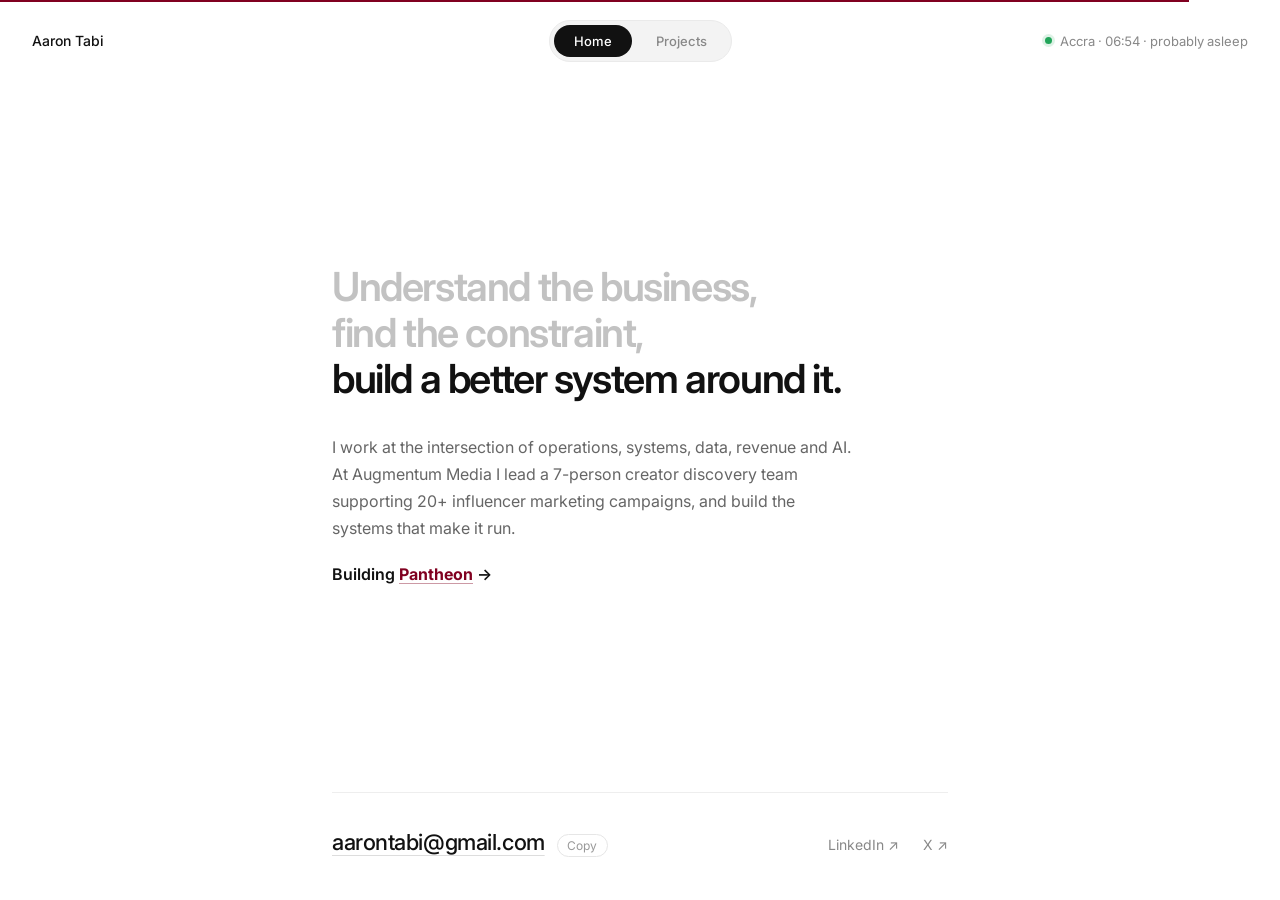
==== index.html @ cb6d7784 "Redesign homepage as a single-screen statement - Headline and intro rewritten from LinkedIn copy - C" ====
<!DOCTYPE html>
<html lang="en">

<head>
    <!-- Umami Analytics -->
    <script defer src="https://cloud.umami.is/script.js"
        data-website-id="9504de61-ccac-483d-a3b0-4f2b205542ce"></script>
    <!-- Google tag (gtag.js) -->
    <script async src="https://www.googletagmanager.com/gtag/js?id=G-XPM3ZPX03S"></script>
    <script>
        window.dataLayer = window.dataLayer || [];
        function gtag() { dataLayer.push(arguments); }
        gtag('js', new Date());
        gtag('config', 'G-XPM3ZPX03S');
    </script>
    <meta charset="UTF-8">
    <meta name="viewport" content="width=device-width, initial-scale=1.0">
    <meta name="description"
        content="Aaron Tabi: Building AI tools at Augmentum and building Pantheon. Excited about AI, automation and revolutionary technology, and how it helps us improve our work.">

    <!-- Open Graph -->
    <meta property="og:type" content="website">
    <meta property="og:title" content="Aaron Tabi">
    <meta property="og:description"
        content="Building AI tools at Augmentum and building Pantheon. Excited about AI, automation and revolutionary technology, and how it helps us improve our work.">
    <meta property="og:url" content="https://aarontabi.com">
    <meta property="og:image" content="https://aarontabi.com/assets/og-image.png">
    <meta property="og:image:width" content="1200">
    <meta property="og:image:height" content="630">

    <!-- Twitter Card -->
    <meta name="twitter:card" content="summary_large_image">
    <meta name="twitter:site" content="@aaronatabi">
    <meta name="twitter:title" content="Aaron Tabi">
    <meta name="twitter:description" content="Building AI tools at Augmentum and building Pantheon. Excited about AI, automation and revolutionary technology.">
    <meta name="twitter:image" content="https://aarontabi.com/assets/og-image.png">

    <!-- Structured data -->
    <script type="application/ld+json">
    {
        "@context": "https://schema.org",
        "@type": "Person",
        "name": "Aaron Tabi",
        "url": "https://aarontabi.com",
        "jobTitle": "AI & Automation Engineer",
        "worksFor": { "@type": "Organization", "name": "Augmentum" },
        "sameAs": [
            "https://www.linkedin.com/in/aarontabi/",
            "https://x.com/aaronatabi",
            "https://pantheonadvertising.com"
        ]
    }
    </script>

    <title>Aaron Tabi</title>

    <link rel="icon"
        href="data:image/svg+xml,<svg xmlns='http://www.w3.org/2000/svg' viewBox='0 0 100 100'><rect width='100' height='100' rx='20' fill='%23111'/><text x='50' y='68' font-family='Inter,system-ui,sans-serif' font-size='48' font-weight='600' fill='white' text-anchor='middle'>AT</text></svg>">

    <link rel="preconnect" href="https://fonts.googleapis.com">
    <link rel="preconnect" href="https://fonts.gstatic.com" crossorigin>
    <link href="https://fonts.googleapis.com/css2?family=Inter:wght@400;500;600&display=swap" rel="stylesheet">

    <link rel="stylesheet" href="css/styles.css?v=5">
</head>

<body>
    <div class="year-line" id="year-line" aria-hidden="true"></div>

    <nav>
        <a href="#" class="site-name" data-tab-link="home">Aaron Tabi</a>
        <div class="tabs" role="tablist">
            <button class="tab-link active" id="tabbtn-home" data-tab="home" role="tab" aria-selected="true" aria-controls="tab-home">Home</button>
            <button class="tab-link" id="tabbtn-projects" data-tab="projects" role="tab" aria-selected="false" aria-controls="tab-projects">Projects</button>
        </div>
        <!-- Change the city name and data-timezone together (IANA zone, e.g. Europe/London) -->
        <p class="local-time" id="local-time" data-timezone="Africa/Accra">
            <span class="local-time-dot" aria-hidden="true"></span>Accra&nbsp;·&nbsp;<time class="local-time-clock"></time><span class="local-time-status"></span>
        </p>
    </nav>

    <main>
        <!-- HOME -->
        <div class="tab-panel active" id="tab-home" role="tabpanel" aria-labelledby="tabbtn-home">
            <section id="home" class="statement">
                <h1>
                    <span class="statement-muted">Understand the business,</span>
                    <span class="statement-muted">find the constraint,</span>
                    <span>build a better system around it.</span>
                </h1>
                <p class="statement-body">I work at the intersection of operations, systems, data, revenue and AI. At
                    Augmentum Media I lead a 7-person creator discovery team supporting 20+ influencer marketing
                    campaigns, and build the systems that make it run.</p>
                <p class="building-line">Building <a href="https://pantheonadvertising.com" target="_blank" rel="noopener">Pantheon</a> &rarr;</p>
            </section>

            <footer id="contact" class="contact">
                <div class="contact-email">
                    <a href="mailto:aarontabi@gmail.com">aarontabi@gmail.com</a>
                    <button type="button" class="copy-email" data-email="aarontabi@gmail.com">Copy</button>
                </div>
                <div class="social">
                    <a href="https://www.linkedin.com/in/aarontabi/" target="_blank" rel="noopener">LinkedIn &nearr;</a>
                    <a href="https://x.com/aaronatabi" target="_blank" rel="noopener">X &nearr;</a>
                </div>
            </footer>
        </div>

        <!-- PROJECTS -->
        <div class="tab-panel" id="tab-projects" role="tabpanel" aria-labelledby="tabbtn-projects">
            <section class="projects">
                <h1 class="projects-title">Projects</h1>
                <div class="projects-bar">
                    <p class="projects-intro">A few things I've built. Click any one to read more.</p>
                    <button class="project-toggle" id="project-toggle" aria-expanded="false">Expand all</button>
                </div>
                <div class="project-list" id="project-list"></div>
            </section>
        </div>
    </main>

    <script src="js/projects.js"></script>
    <script>
        // Projects data lives in js/projects.js - edit that file to add projects or updates.
        const PROJECTS = window.PROJECTS || [];

        // ===== Render project cards (expandable <details>) =====
        (function renderProjects() {
            const list = document.getElementById('project-list');
            if (!list) return;
            const esc = s => String(s).replace(/[&<>"']/g, c => ({ '&': '&amp;', '<': '&lt;', '>': '&gt;', '"': '&quot;', "'": '&#39;' }[c]));
            list.innerHTML = PROJECTS.map(p => {
                const tags = (p.tags || []).map(t => `<span class="tag">${esc(t)}</span>`).join('');
                const highlights = (p.highlights && p.highlights.length)
                    ? `<ul class="project-highlights">${p.highlights.map(h => `<li>${esc(h)}</li>`).join('')}</ul>`
                    : '';
                const ext = p.link && p.link.url
                    ? `<a class="project-link" href="${esc(p.link.url)}" target="_blank" rel="noopener">${esc(p.link.label || 'View')} &rarr;</a>`
                    : '';
                const more = p.slug ? `<a class="project-link" href="project.html?p=${p.slug}">Read more &rarr;</a>` : '';
                const links = (ext || more) ? `<div class="project-links">${ext}${more}</div>` : '';
                return `
                <details class="project-card" data-slug="${p.slug || ''}" data-name="${esc(p.name)}">
                    <summary class="project-summary">
                        <span class="project-head">
                            <span class="project-name">${esc(p.name)}</span>
                            ${p.year ? `<span class="project-year">${esc(p.year)}</span>` : ''}
                        </span>
                        <span class="project-tagline">${esc(p.tagline || '')}</span>
                        <span class="project-chevron" aria-hidden="true"></span>
                    </summary>
                    <div class="project-detail">
                        <p>${esc(p.detail || '')}</p>
                        ${highlights}
                        ${tags ? `<div class="project-tags">${tags}</div>` : ''}
                        ${links}
                    </div>
                </details>`;
            }).join('');
        })();

        // ===== Analytics events (GA + Umami) =====
        function track(name, params) {
            try {
                if (window.gtag) gtag('event', name, params || {});
                if (window.umami && umami.track) umami.track(name, params || {});
            } catch (e) { }
        }
        document.querySelectorAll('a[href^="mailto:"]').forEach(a =>
            a.addEventListener('click', () => track('email_click')));
        document.querySelectorAll('.social a').forEach(a =>
            a.addEventListener('click', () => track('social_click', { network: a.textContent.replace('↗', '').trim() })));
        document.querySelectorAll('.building-line a').forEach(a =>
            a.addEventListener('click', () => track('pantheon_click')));
        document.querySelectorAll('.copy-email').forEach(btn =>
            btn.addEventListener('click', async () => {
                try {
                    await navigator.clipboard.writeText(btn.dataset.email);
                    btn.textContent = 'Copied ✓';
                    btn.classList.add('copied');
                    setTimeout(() => { btn.textContent = 'Copy'; btn.classList.remove('copied'); }, 1800);
                    track('email_copy');
                } catch (e) { location.href = 'mailto:' + btn.dataset.email; }
            }));

        // ===== Expand / collapse all projects =====
        (function projectToggle() {
            const btn = document.getElementById('project-toggle');
            const list = document.getElementById('project-list');
            if (!btn || !list) return;
            const cards = () => Array.from(list.querySelectorAll('.project-card'));
            function sync() {
                const all = cards();
                const allOpen = all.length > 0 && all.every(c => c.open);
                btn.textContent = allOpen ? 'Collapse all' : 'Expand all';
                btn.setAttribute('aria-expanded', allOpen ? 'true' : 'false');
            }
            btn.addEventListener('click', () => {
                const all = cards();
                const allOpen = all.length > 0 && all.every(c => c.open);
                all.forEach(c => { c.open = !allOpen; });
                track('expand_all_toggle', { state: allOpen ? 'collapse' : 'expand' });
                sync();
            });
            // <details> 'toggle' doesn't bubble — listen in the capture phase
            list.addEventListener('toggle', e => {
                if (e.target.open) track('project_expand', { project: e.target.dataset.name });
                sync();
            }, true);
            sync();
        })();

        // ===== Tab router (Home / Projects), hash-synced =====
        (function tabs() {
            const tabLinks = document.querySelectorAll('.tab-link');
            const panels = document.querySelectorAll('.tab-panel');

            function activateTab(name, opts) {
                opts = opts || {};
                tabLinks.forEach(t => {
                    const on = t.dataset.tab === name;
                    t.classList.toggle('active', on);
                    t.setAttribute('aria-selected', on ? 'true' : 'false');
                });
                panels.forEach(p => p.classList.toggle('active', p.id === 'tab-' + name));
                document.title = name === 'projects' ? 'Aaron Tabi — Projects' : 'Aaron Tabi';
                const smooth = !matchMedia('(prefers-reduced-motion: reduce)').matches;
                if (opts.scroll !== false) window.scrollTo({ top: 0, behavior: smooth ? 'smooth' : 'auto' });
                if (history.replaceState) history.replaceState(null, '', '#tab=' + name);
            }

            tabLinks.forEach(t => t.addEventListener('click', () => {
                track('tab_switch', { tab: t.dataset.tab });
                activateTab(t.dataset.tab);
            }));
            // Arrow-key navigation between tabs
            const tabsBar = document.querySelector('.tabs');
            if (tabsBar) tabsBar.addEventListener('keydown', e => {
                if (e.key !== 'ArrowRight' && e.key !== 'ArrowLeft') return;
                const links = Array.from(tabLinks);
                const i = links.indexOf(document.activeElement);
                if (i === -1) return;
                e.preventDefault();
                const next = links[(i + (e.key === 'ArrowRight' ? 1 : links.length - 1)) % links.length];
                next.focus();
                activateTab(next.dataset.tab);
            });
            document.querySelectorAll('[data-tab-link]').forEach(el => {
                el.addEventListener('click', e => {
                    e.preventDefault();
                    activateTab(el.dataset.tabLink);
                });
            });

            const m = location.hash.match(/tab=([a-z-]+)/i);
            if (m && m[1]) activateTab(m[1], { scroll: false });
        })();
    </script>
    <script src="js/year-progress.js?v=3"></script>
    <script src="js/local-time.js?v=2"></script>
</body>

</html>
---- css/styles.css ----
/* ========================================
   Reset
   ======================================== */

*, *::before, *::after {
    box-sizing: border-box;
    margin: 0;
    padding: 0;
}

/* ========================================
   Base
   ======================================== */

body {
    font-family: 'Inter', -apple-system, BlinkMacSystemFont, sans-serif;
    background: #fff;
    color: #111;
    font-size: 1rem;
    line-height: 1.6;
    -webkit-font-smoothing: antialiased;
    overflow-x: hidden;
}

a {
    color: inherit;
    text-decoration: none;
}

/* ========================================
   Navigation
   ======================================== */

nav {
    position: fixed;
    top: 0;
    left: 0;
    right: 0;
    display: grid;
    grid-template-columns: 1fr auto 1fr;
    align-items: center;
    padding: 1.25rem 2rem;
    background: rgba(255, 255, 255, 0.92);
    backdrop-filter: blur(10px);
    -webkit-backdrop-filter: blur(10px);
    z-index: 100;
}

.site-name {
    justify-self: start;
    font-size: 0.875rem;
    font-weight: 500;
    color: #111;
    transition: opacity 0.15s;
}

.site-name:hover {
    opacity: 0.6;
}

.local-time {
    justify-self: end;
    display: flex;
    align-items: center;
    font-size: 0.8125rem;
    color: #888;
    font-variant-numeric: tabular-nums;
}

.local-time-dot {
    width: 7px;
    height: 7px;
    margin-right: 0.5rem;
    border-radius: 50%;
    background: #c4c4c4;
    transition: background-color 0.3s;
}

.local-time[data-daytime="true"] .local-time-dot {
    background: #22a55a;
    box-shadow: 0 0 0 3px rgba(34, 165, 90, 0.15);
    animation: daylight 3s ease-in-out infinite;
}

@keyframes daylight {
    50% { box-shadow: 0 0 0 5px rgba(34, 165, 90, 0.05); }
}

/* ========================================
   Tabs (Home / Projects)
   ======================================== */

.tabs {
    justify-self: center;
    display: flex;
    gap: 4px;
    background: #f3f3f3;
    padding: 4px;
    border-radius: 999px;
    border: 1px solid #eaeaea;
}

.tab-link {
    font-family: inherit;
    font-size: 0.8125rem;
    font-weight: 500;
    color: #888;
    background: transparent;
    border: none;
    padding: 0.5rem 1.25rem;
    border-radius: 999px;
    cursor: pointer;
    transition: background 0.2s ease, color 0.2s ease;
}

.tab-link:hover {
    color: #111;
}

.tab-link.active {
    background: #111;
    color: #fff;
}

/* ========================================
   Tab Panels
   ======================================== */

.tab-panel {
    display: none;
}

.tab-panel.active {
    display: block;
    animation: fadeIn 0.3s ease-out;
}

@keyframes fadeIn {
    from { opacity: 0; transform: translateY(6px); }
    to   { opacity: 1; transform: translateY(0); }
}

/* ========================================
   Layout
   ======================================== */

main {
    max-width: 680px;
    margin: 0 auto;
    padding: 0 2rem;
}

/* ========================================
   Statement (Home)
   ======================================== */

/* Home fits one screen: statement in the middle, contact pinned to the bottom */
#tab-home.active {
    display: flex;
    flex-direction: column;
    min-height: 100vh;
    min-height: 100svh;
}

.statement {
    flex: 1;
    display: flex;
    flex-direction: column;
    justify-content: center;
    padding: calc(4rem + 60px) 0 4rem;
}

.statement h1 {
    font-size: 2.5rem;
    font-weight: 600;
    line-height: 1.15;
    letter-spacing: -0.035em;
    color: #111;
    margin-bottom: 2rem;
}

.statement h1 span {
    display: block;
}

.statement-muted {
    color: #c2c2c2;
}

.statement-body {
    font-size: 1rem;
    color: #666;
    line-height: 1.7;
    max-width: 520px;
}

.building-line {
    margin-top: 1.25rem;
    font-size: 1rem;
    font-weight: 600;
    color: #111;
}

.building-line a {
    color: #800020;
    font-weight: 700;
    text-decoration: underline;
    text-underline-offset: 3px;
    text-decoration-color: rgba(128, 0, 32, 0.4);
    transition: text-decoration-color 0.15s;
}

.building-line a:hover {
    text-decoration-color: #800020;
}

section {
    padding-top: 0;
    padding-bottom: 5rem;
}

/* ========================================
   Year line (top edge of the window)
   ======================================== */

.year-line {
    position: fixed;
    top: 0;
    left: 0;
    right: 0;
    height: 6px;
    z-index: 101;
}

.year-line::before {
    content: "";
    position: absolute;
    top: 0;
    left: 0;
    height: 2px;
    width: calc(var(--progress, 0) * 100%);
    background: #800020;
}

/* ========================================
   Contact
   ======================================== */

.contact {
    display: flex;
    align-items: baseline;
    justify-content: space-between;
    flex-wrap: wrap;
    gap: 1rem 2rem;
    padding: 2rem 0 2.5rem;
    border-top: 1px solid #eee;
}

.contact-email {
    display: flex;
    align-items: baseline;
    gap: 0.75rem;
}

.contact-email a {
    font-size: 1.375rem;
    font-weight: 500;
    letter-spacing: -0.02em;
    color: #111;
    text-decoration: underline;
    text-underline-offset: 5px;
    text-decoration-thickness: 1px;
    text-decoration-color: #ddd;
    transition: text-decoration-color 0.15s;
}

.contact-email a:hover {
    text-decoration-color: #111;
}

.copy-email {
    font-family: inherit;
    font-size: 0.75rem;
    color: #999;
    background: none;
    border: 1px solid #e6e6e6;
    border-radius: 999px;
    padding: 0.2rem 0.6rem;
    cursor: pointer;
    transition: color 0.15s, border-color 0.15s;
}

.copy-email:hover {
    color: #111;
    border-color: #ccc;
}

.copy-email.copied {
    color: #22a55a;
    border-color: rgba(34, 165, 90, 0.35);
}

.social {
    display: flex;
    gap: 1.5rem;
}

.social a {
    font-size: 0.875rem;
    color: #888;
    transition: color 0.15s;
}

.social a:hover {
    color: #111;
}

/* ========================================
   Projects
   ======================================== */

.projects {
    padding-top: calc(7rem + 60px);
    padding-bottom: 8rem;
}

.projects-title {
    font-size: 2.25rem;
    font-weight: 600;
    line-height: 1.2;
    letter-spacing: -0.03em;
    color: #111;
    margin-bottom: 0.75rem;
}

.projects-bar {
    display: flex;
    justify-content: space-between;
    align-items: baseline;
    gap: 1.5rem;
    margin-bottom: 2.5rem;
}

.projects-intro {
    font-size: 1rem;
    color: #666;
    margin: 0;
}

.project-toggle {
    flex-shrink: 0;
    font-family: inherit;
    font-size: 0.8125rem;
    color: #888;
    background: none;
    border: none;
    padding: 0;
    cursor: pointer;
    white-space: nowrap;
    transition: color 0.15s;
}

.project-toggle:hover {
    color: #111;
}

.project-list {
    display: flex;
    flex-direction: column;
}

/* Expandable card */
.project-card {
    border-top: 1px solid #eee;
}

.project-card:last-child {
    border-bottom: 1px solid #eee;
}

.project-summary {
    display: grid;
    grid-template-columns: 1fr auto;
    grid-template-areas:
        "head chevron"
        "tagline chevron";
    align-items: center;
    gap: 0.15rem 1rem;
    padding: 1.5rem 0;
    cursor: pointer;
    list-style: none;
}

.project-summary::-webkit-details-marker {
    display: none;
}

.project-head {
    grid-area: head;
    display: flex;
    align-items: baseline;
    gap: 0.75rem;
}

.project-name {
    font-size: 1.125rem;
    font-weight: 600;
    color: #111;
    letter-spacing: -0.01em;
}

.project-year {
    font-size: 0.8rem;
    color: #aaa;
}

.project-tagline {
    grid-area: tagline;
    font-size: 0.95rem;
    color: #666;
}

.project-chevron {
    grid-area: chevron;
    width: 9px;
    height: 9px;
    border-right: 1.5px solid #999;
    border-bottom: 1.5px solid #999;
    transform: rotate(45deg);
    transition: transform 0.2s ease;
}

.project-card[open] .project-chevron {
    transform: rotate(-135deg);
}

.project-detail {
    padding: 0 0 1.75rem;
    max-width: 540px;
}

.project-detail p {
    font-size: 0.95rem;
    color: #555;
    line-height: 1.7;
    margin-bottom: 1.25rem;
}

.project-highlights {
    list-style: none;
    margin: 0 0 1.5rem;
    padding: 0;
}

.project-highlights li {
    position: relative;
    padding-left: 1.1rem;
    font-size: 0.875rem;
    color: #555;
    line-height: 1.6;
    margin-bottom: 0.5rem;
}

.project-highlights li::before {
    content: "";
    position: absolute;
    left: 0;
    top: 0.55em;
    width: 4px;
    height: 4px;
    border-radius: 50%;
    background: #bbb;
}

.project-tags {
    display: flex;
    flex-wrap: wrap;
    gap: 0.5rem;
    margin-bottom: 1.25rem;
}

.tag {
    font-size: 0.75rem;
    color: #666;
    background: #f4f4f4;
    padding: 0.25rem 0.6rem;
    border-radius: 999px;
}

.project-link {
    font-size: 0.875rem;
    color: #111;
    text-decoration: underline;
    text-underline-offset: 3px;
    text-decoration-color: #ccc;
    transition: text-decoration-color 0.15s;
}

.project-link:hover {
    text-decoration-color: #111;
}

.project-links {
    display: flex;
    gap: 1.5rem;
}

/* ========================================
   Project detail page (project.html)
   ======================================== */

.nav-side-link {
    justify-self: end;
    font-size: 0.875rem;
    color: #888;
    transition: color 0.15s;
}

.nav-side-link:hover {
    color: #111;
}

.project-page {
    padding-top: calc(7rem + 60px);
    padding-bottom: 8rem;
}

.back-link {
    display: inline-block;
    font-size: 0.875rem;
    color: #888;
    margin-bottom: 2.5rem;
    transition: color 0.15s;
}

.back-link:hover {
    color: #111;
}

.pp-title {
    font-size: 2.25rem;
    font-weight: 600;
    line-height: 1.2;
    letter-spacing: -0.03em;
    color: #111;
    margin-bottom: 0.35rem;
}

.pp-meta {
    font-size: 0.85rem;
    color: #aaa;
    margin-bottom: 1.75rem;
}

.pp-tagline {
    font-size: 1.05rem;
    color: #444;
    line-height: 1.6;
    margin-bottom: 1.5rem;
    max-width: 540px;
}

.pp-detail {
    font-size: 0.95rem;
    color: #555;
    line-height: 1.7;
    margin-bottom: 1.5rem;
    max-width: 560px;
}

.project-page .project-tags {
    margin-bottom: 1.5rem;
}

.pp-updates {
    margin-top: 3.5rem;
}

.pp-updates h2 {
    font-size: 1.1rem;
    font-weight: 600;
    color: #111;
    margin-bottom: 1rem;
}

.update-item {
    border-top: 1px solid #eee;
    padding: 1.1rem 0;
}

.update-date {
    font-size: 0.75rem;
    color: #aaa;
    margin-bottom: 0.3rem;
}

.update-item p {
    font-size: 0.9rem;
    color: #555;
    line-height: 1.6;
    max-width: 560px;
}

/* ========================================
   Responsive
   ======================================== */

@media (max-width: 600px) {
    nav {
        padding: 1rem 1.25rem;
    }

    .tabs {
        gap: 1.25rem;
    }

    main {
        padding: 0 1.25rem;
    }

    .statement h1 {
        font-size: 1.875rem;
    }

    .contact-email a {
        font-size: 1.125rem;
    }

    .projects {
        padding-top: calc(5rem + 60px);
    }

    .projects-title {
        font-size: 1.75rem;
    }
}

/* On narrow phones, let the tab pill drop to its own row so it
   never collides with the site name */
@media (max-width: 480px) {
    nav {
        display: flex;
        flex-wrap: wrap;
        align-items: center;
        justify-content: space-between;
        row-gap: 0.75rem;
    }

    .tabs {
        order: 3;
        width: 100%;
    }

    .tab-link {
        flex: 1;
        text-align: center;
    }

    .statement {
        padding-top: calc(3rem + 110px);
    }

    .local-time-status {
        display: none;
    }

    .projects {
        padding-top: calc(4rem + 110px);
    }
}

/* ========================================
   Reduced motion
   ======================================== */

@media (prefers-reduced-motion: reduce) {
    *,
    *::before,
    *::after {
        animation-duration: 0.001ms !important;
        animation-iteration-count: 1 !important;
        transition-duration: 0.001ms !important;
        scroll-behavior: auto !important;
    }
}
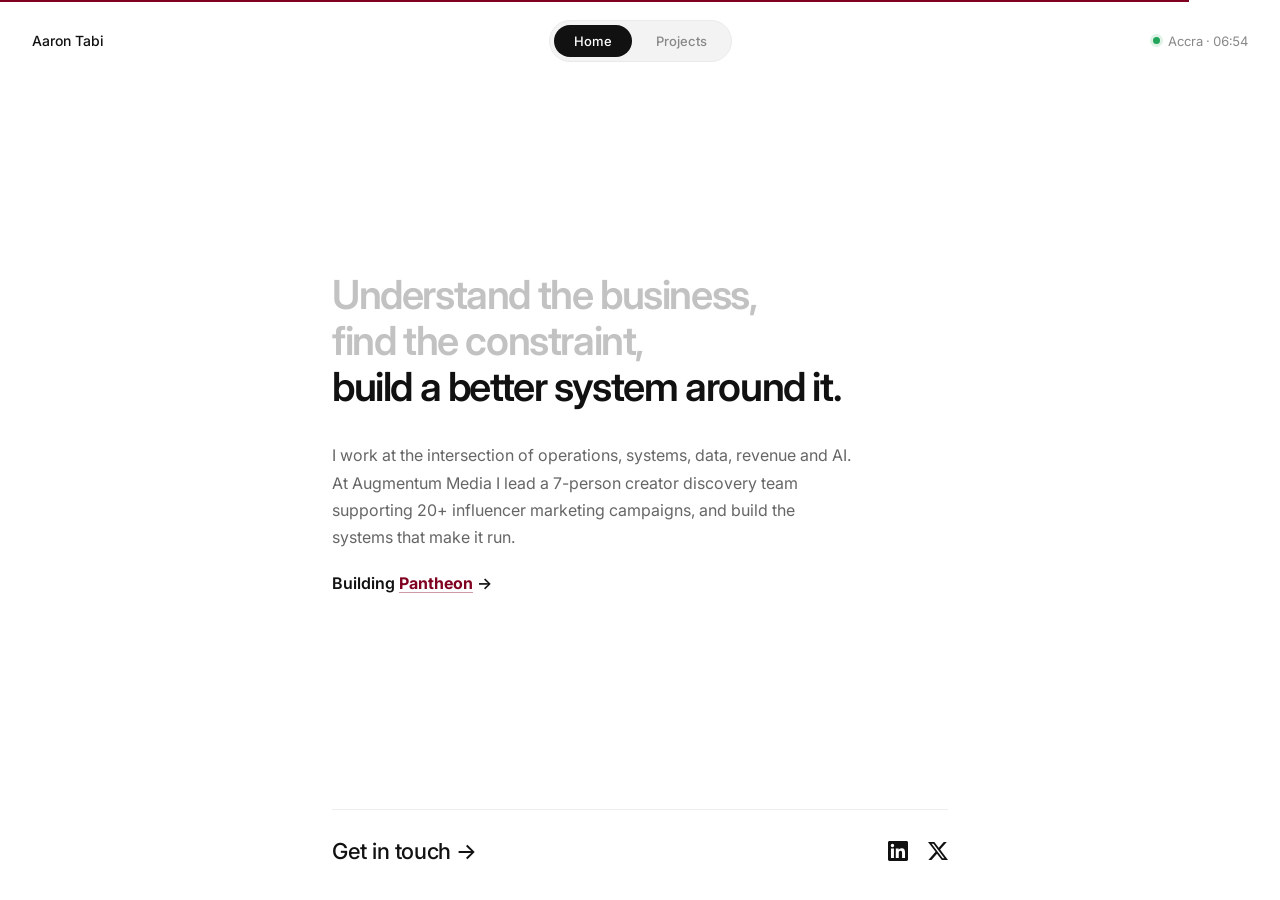
==== commit c62adf67: "Replace public email with a contact form; use LinkedIn/X logos - 'Get in touch' opens an inline form" ====
--- a/index.html
+++ b/index.html
@@ -61,7 +61,7 @@
     <link rel="preconnect" href="https://fonts.gstatic.com" crossorigin>
     <link href="https://fonts.googleapis.com/css2?family=Inter:wght@400;500;600&display=swap" rel="stylesheet">
 
-    <link rel="stylesheet" href="css/styles.css?v=5">
+    <link rel="stylesheet" href="css/styles.css?v=7">
 </head>
 
 <body>
@@ -75,7 +75,7 @@
         </div>
         <!-- Change the city name and data-timezone together (IANA zone, e.g. Europe/London) -->
         <p class="local-time" id="local-time" data-timezone="Africa/Accra">
-            <span class="local-time-dot" aria-hidden="true"></span>Accra&nbsp;·&nbsp;<time class="local-time-clock"></time><span class="local-time-status"></span>
+            <span class="local-time-dot" aria-hidden="true"></span>Accra&nbsp;·&nbsp;<time class="local-time-clock"></time>
         </p>
     </nav>
 
@@ -95,13 +95,35 @@
             </section>
 
             <footer id="contact" class="contact">
-                <div class="contact-email">
-                    <a href="mailto:aarontabi@gmail.com">aarontabi@gmail.com</a>
-                    <button type="button" class="copy-email" data-email="aarontabi@gmail.com">Copy</button>
-                </div>
-                <div class="social">
-                    <a href="https://www.linkedin.com/in/aarontabi/" target="_blank" rel="noopener">LinkedIn &nearr;</a>
-                    <a href="https://x.com/aaronatabi" target="_blank" rel="noopener">X &nearr;</a>
+                <!-- Messages go through Web3Forms to Gmail, so the address never appears in the page -->
+                <form class="contact-form" id="contact-form" data-access-key="5c02c4a8-8df4-485a-a7ac-1fe1fb46e50a" hidden>
+                    <div class="contact-row">
+                        <label class="sr-only" for="contact-name">Name</label>
+                        <input id="contact-name" name="name" type="text" placeholder="Name" autocomplete="name" required>
+                        <label class="sr-only" for="contact-email">Email</label>
+                        <input id="contact-email" name="email" type="email" placeholder="Email" autocomplete="email" required>
+                    </div>
+                    <label class="sr-only" for="contact-message">Message</label>
+                    <textarea id="contact-message" name="message" rows="3" placeholder="What's on your mind?" required></textarea>
+                    <input class="hp" type="checkbox" name="botcheck" tabindex="-1" autocomplete="off" aria-hidden="true">
+                    <div class="contact-actions">
+                        <button type="submit" class="contact-send">Send</button>
+                        <p class="contact-status" id="contact-status" role="status" aria-live="polite"></p>
+                    </div>
+                </form>
+
+                <div class="contact-bar">
+                    <button type="button" class="contact-toggle" id="contact-toggle" aria-expanded="false" aria-controls="contact-form">
+                        Get in touch <span class="contact-toggle-icon" aria-hidden="true">&rarr;</span>
+                    </button>
+                    <div class="social">
+                        <a href="https://www.linkedin.com/in/aarontabi/" target="_blank" rel="noopener" aria-label="LinkedIn" data-network="LinkedIn">
+                            <svg viewBox="0 0 24 24" aria-hidden="true"><path d="M20.447 20.452h-3.554v-5.569c0-1.328-.027-3.037-1.852-3.037-1.853 0-2.136 1.445-2.136 2.939v5.667H9.351V9h3.414v1.561h.046c.477-.9 1.637-1.85 3.37-1.85 3.601 0 4.267 2.37 4.267 5.455v6.286zM5.337 7.433a2.062 2.062 0 1 1 0-4.125 2.062 2.062 0 0 1 0 4.125zM7.119 20.452H3.555V9h3.564v11.452zM22.225 0H1.771C.792 0 0 .774 0 1.729v20.542C0 23.227.792 24 1.771 24h20.451C23.2 24 24 23.227 24 22.271V1.729C24 .774 23.2 0 22.222 0h.003z"/></svg>
+                        </a>
+                        <a href="https://x.com/aaronatabi" target="_blank" rel="noopener" aria-label="X" data-network="X">
+                            <svg viewBox="0 0 24 24" aria-hidden="true"><path d="M18.901 1.153h3.68l-8.04 9.19L24 22.846h-7.406l-5.8-7.584-6.638 7.584H.474l8.6-9.83L0 1.154h7.594l5.243 6.932zM17.61 20.644h2.039L6.486 3.24H4.298z"/></svg>
+                        </a>
+                    </div>
                 </div>
             </footer>
         </div>
@@ -166,22 +188,10 @@
                 if (window.umami && umami.track) umami.track(name, params || {});
             } catch (e) { }
         }
-        document.querySelectorAll('a[href^="mailto:"]').forEach(a =>
-            a.addEventListener('click', () => track('email_click')));
         document.querySelectorAll('.social a').forEach(a =>
-            a.addEventListener('click', () => track('social_click', { network: a.textContent.replace('↗', '').trim() })));
+            a.addEventListener('click', () => track('social_click', { network: a.dataset.network })));
         document.querySelectorAll('.building-line a').forEach(a =>
             a.addEventListener('click', () => track('pantheon_click')));
-        document.querySelectorAll('.copy-email').forEach(btn =>
-            btn.addEventListener('click', async () => {
-                try {
-                    await navigator.clipboard.writeText(btn.dataset.email);
-                    btn.textContent = 'Copied ✓';
-                    btn.classList.add('copied');
-                    setTimeout(() => { btn.textContent = 'Copy'; btn.classList.remove('copied'); }, 1800);
-                    track('email_copy');
-                } catch (e) { location.href = 'mailto:' + btn.dataset.email; }
-            }));
 
         // ===== Expand / collapse all projects =====
         (function projectToggle() {
@@ -257,7 +267,8 @@
         })();
     </script>
     <script src="js/year-progress.js?v=3"></script>
-    <script src="js/local-time.js?v=2"></script>
+    <script src="js/local-time.js?v=3"></script>
+    <script src="js/contact.js"></script>
 </body>
 
 </html>
--- a/css/styles.css
+++ b/css/styles.css
@@ -62,6 +62,7 @@
     justify-self: end;
     display: flex;
     align-items: center;
+    white-space: nowrap;
     font-size: 0.8125rem;
     color: #888;
     font-variant-numeric: tabular-nums;
@@ -247,72 +248,161 @@
    ======================================== */
 
 .contact {
-    display: flex;
-    align-items: baseline;
+    padding: 1.75rem 0 2.25rem;
+    border-top: 1px solid #eee;
+}
+
+.contact-bar {
+    display: flex;
+    align-items: center;
     justify-content: space-between;
-    flex-wrap: wrap;
-    gap: 1rem 2rem;
-    padding: 2rem 0 2.5rem;
-    border-top: 1px solid #eee;
-}
-
-.contact-email {
-    display: flex;
-    align-items: baseline;
-    gap: 0.75rem;
-}
-
-.contact-email a {
+    gap: 1rem;
+}
+
+.contact-toggle {
+    font-family: inherit;
     font-size: 1.375rem;
     font-weight: 500;
     letter-spacing: -0.02em;
     color: #111;
-    text-decoration: underline;
-    text-underline-offset: 5px;
-    text-decoration-thickness: 1px;
-    text-decoration-color: #ddd;
-    transition: text-decoration-color 0.15s;
-}
-
-.contact-email a:hover {
-    text-decoration-color: #111;
-}
-
-.copy-email {
+    background: none;
+    border: 0;
+    padding: 0;
+    cursor: pointer;
+}
+
+.contact-toggle-icon {
+    display: inline-block;
+    transition: transform 0.2s ease;
+}
+
+.contact-toggle:hover .contact-toggle-icon {
+    transform: translateX(3px);
+}
+
+.contact-toggle[aria-expanded="true"] .contact-toggle-icon {
+    transform: rotate(90deg);
+}
+
+.contact-form {
+    display: grid;
+    gap: 0.75rem;
+    margin-bottom: 1.75rem;
+    animation: fadeIn 0.25s ease-out;
+}
+
+.contact-form[hidden] {
+    display: none;
+}
+
+.contact-row {
+    display: grid;
+    grid-template-columns: 1fr 1fr;
+    gap: 0.75rem;
+}
+
+.contact-form input,
+.contact-form textarea {
+    width: 100%;
+    font: inherit;
+    font-size: 0.95rem;
+    color: #111;
+    background: #fafafa;
+    border: 1px solid #ececec;
+    border-radius: 10px;
+    padding: 0.7rem 0.85rem;
+    resize: vertical;
+    transition: border-color 0.15s, background-color 0.15s;
+}
+
+.contact-form input::placeholder,
+.contact-form textarea::placeholder {
+    color: #aaa;
+}
+
+.contact-form input:focus,
+.contact-form textarea:focus {
+    outline: none;
+    background: #fff;
+    border-color: #111;
+}
+
+.contact-actions {
+    display: flex;
+    align-items: center;
+    gap: 1rem;
+}
+
+.contact-send {
     font-family: inherit;
-    font-size: 0.75rem;
-    color: #999;
-    background: none;
-    border: 1px solid #e6e6e6;
+    font-size: 0.875rem;
+    font-weight: 500;
+    color: #fff;
+    background: #111;
+    border: 0;
     border-radius: 999px;
-    padding: 0.2rem 0.6rem;
+    padding: 0.55rem 1.4rem;
     cursor: pointer;
-    transition: color 0.15s, border-color 0.15s;
-}
-
-.copy-email:hover {
-    color: #111;
-    border-color: #ccc;
-}
-
-.copy-email.copied {
+    transition: opacity 0.15s;
+}
+
+.contact-send:hover {
+    opacity: 0.85;
+}
+
+.contact-send:disabled {
+    opacity: 0.5;
+    cursor: default;
+}
+
+.contact-status {
+    font-size: 0.8125rem;
+    color: #888;
+}
+
+.contact-status[data-state="ok"] {
     color: #22a55a;
-    border-color: rgba(34, 165, 90, 0.35);
+}
+
+.contact-status[data-state="error"] {
+    color: #800020;
 }
 
 .social {
     display: flex;
-    gap: 1.5rem;
+    gap: 1.25rem;
 }
 
 .social a {
-    font-size: 0.875rem;
-    color: #888;
-    transition: color 0.15s;
+    display: block;
+    color: #111;
+    transition: opacity 0.15s;
 }
 
 .social a:hover {
-    color: #111;
+    opacity: 0.55;
+}
+
+.social svg {
+    display: block;
+    width: 20px;
+    height: 20px;
+    fill: currentColor;
+}
+
+/* Hidden from people, visible to form-filling bots */
+.hp {
+    position: absolute;
+    left: -9999px;
+}
+
+.sr-only {
+    position: absolute;
+    width: 1px;
+    height: 1px;
+    overflow: hidden;
+    clip: rect(0 0 0 0);
+    white-space: nowrap;
 }
 
 /* ========================================
@@ -622,8 +712,12 @@
         font-size: 1.875rem;
     }
 
-    .contact-email a {
+    .contact-toggle {
         font-size: 1.125rem;
+    }
+
+    .contact-row {
+        grid-template-columns: 1fr;
     }
 
     .projects {
@@ -660,10 +754,6 @@
         padding-top: calc(3rem + 110px);
     }
 
-    .local-time-status {
-        display: none;
-    }
-
     .projects {
         padding-top: calc(4rem + 110px);
     }
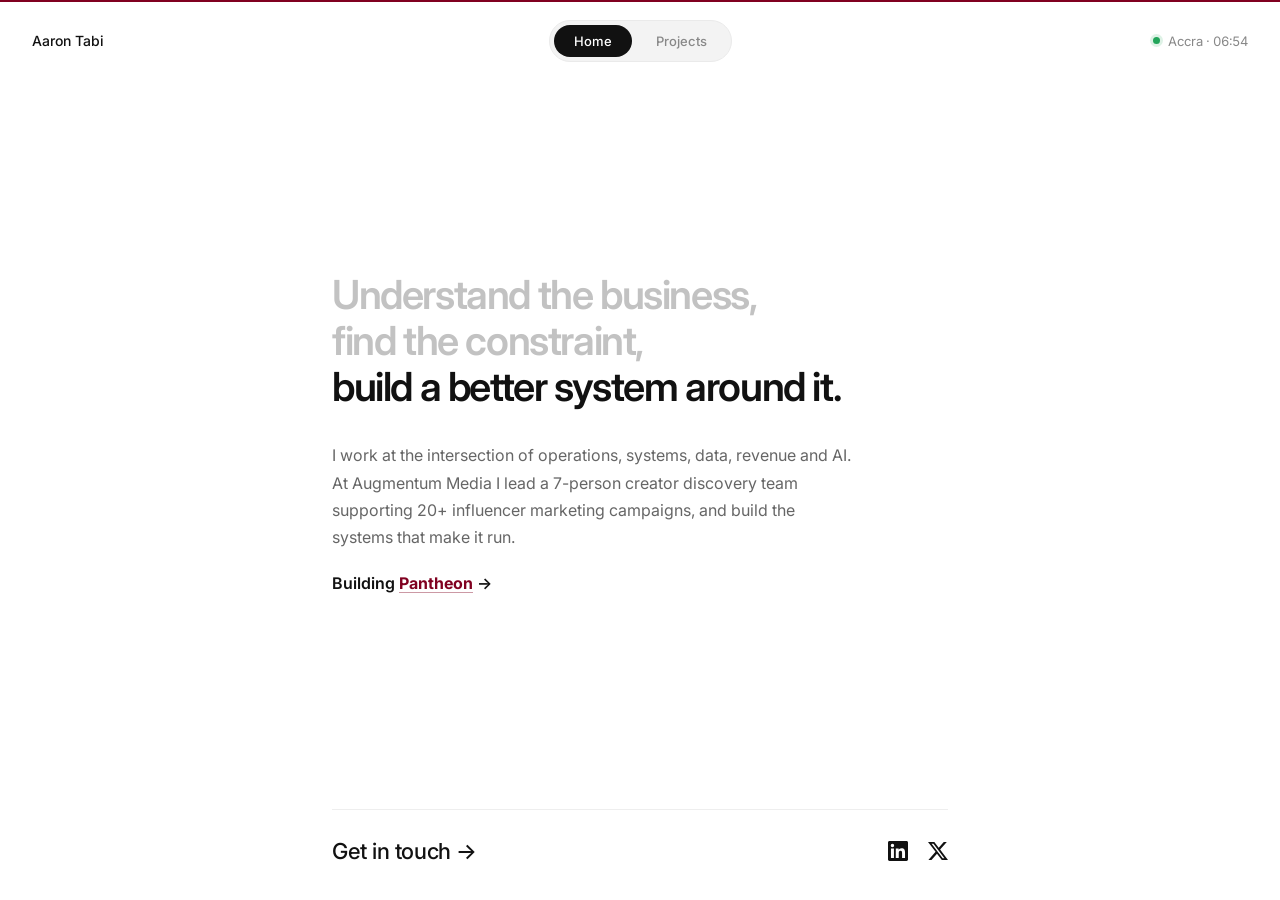
==== commit 05bc839b: "Redesign Projects around constraints; make top bar full width Projects now lead with the constraint " ====
--- a/index.html
+++ b/index.html
@@ -61,11 +61,11 @@
     <link rel="preconnect" href="https://fonts.gstatic.com" crossorigin>
     <link href="https://fonts.googleapis.com/css2?family=Inter:wght@400;500;600&display=swap" rel="stylesheet">
 
-    <link rel="stylesheet" href="css/styles.css?v=7">
+    <link rel="stylesheet" href="css/styles.css?v=8">
 </head>
 
 <body>
-    <div class="year-line" id="year-line" aria-hidden="true"></div>
+    <div class="top-line" aria-hidden="true"></div>
 
     <nav>
         <a href="#" class="site-name" data-tab-link="home">Aaron Tabi</a>
@@ -132,53 +132,42 @@
         <div class="tab-panel" id="tab-projects" role="tabpanel" aria-labelledby="tabbtn-projects">
             <section class="projects">
                 <h1 class="projects-title">Projects</h1>
-                <div class="projects-bar">
-                    <p class="projects-intro">A few things I've built. Click any one to read more.</p>
-                    <button class="project-toggle" id="project-toggle" aria-expanded="false">Expand all</button>
-                </div>
-                <div class="project-list" id="project-list"></div>
+                <p class="projects-intro">Systems I've built, and the constraint each one removed.</p>
+                <div class="project-featured" id="project-featured"></div>
+                <h2 class="project-more-title">More</h2>
+                <ul class="project-list" id="project-list"></ul>
             </section>
         </div>
     </main>
 
-    <script src="js/projects.js"></script>
+    <script src="js/projects.js?v=2"></script>
     <script>
         // Projects data lives in js/projects.js - edit that file to add projects or updates.
         const PROJECTS = window.PROJECTS || [];
 
-        // ===== Render project cards (expandable <details>) =====
+        // ===== Render projects: featured block, then one-line rows; each links to its page =====
         (function renderProjects() {
+            const featured = document.getElementById('project-featured');
             const list = document.getElementById('project-list');
-            if (!list) return;
+            if (!featured || !list) return;
             const esc = s => String(s).replace(/[&<>"']/g, c => ({ '&': '&amp;', '<': '&lt;', '>': '&gt;', '"': '&quot;', "'": '&#39;' }[c]));
-            list.innerHTML = PROJECTS.map(p => {
-                const tags = (p.tags || []).map(t => `<span class="tag">${esc(t)}</span>`).join('');
-                const highlights = (p.highlights && p.highlights.length)
-                    ? `<ul class="project-highlights">${p.highlights.map(h => `<li>${esc(h)}</li>`).join('')}</ul>`
-                    : '';
-                const ext = p.link && p.link.url
-                    ? `<a class="project-link" href="${esc(p.link.url)}" target="_blank" rel="noopener">${esc(p.link.label || 'View')} &rarr;</a>`
-                    : '';
-                const more = p.slug ? `<a class="project-link" href="project.html?p=${p.slug}">Read more &rarr;</a>` : '';
-                const links = (ext || more) ? `<div class="project-links">${ext}${more}</div>` : '';
-                return `
-                <details class="project-card" data-slug="${p.slug || ''}" data-name="${esc(p.name)}">
-                    <summary class="project-summary">
-                        <span class="project-head">
-                            <span class="project-name">${esc(p.name)}</span>
-                            ${p.year ? `<span class="project-year">${esc(p.year)}</span>` : ''}
-                        </span>
-                        <span class="project-tagline">${esc(p.tagline || '')}</span>
-                        <span class="project-chevron" aria-hidden="true"></span>
-                    </summary>
-                    <div class="project-detail">
-                        <p>${esc(p.detail || '')}</p>
-                        ${highlights}
-                        ${tags ? `<div class="project-tags">${tags}</div>` : ''}
-                        ${links}
-                    </div>
-                </details>`;
-            }).join('');
+            const href = p => `project.html?p=${encodeURIComponent(p.slug)}`;
+
+            featured.innerHTML = PROJECTS.filter(p => p.featured).map(p => `
+                <a class="feature" href="${href(p)}" data-name="${esc(p.name)}">
+                    <span class="constraint">${esc(p.constraint || '')}</span>
+                    <span class="feature-name">${esc(p.name)} <span class="arrow" aria-hidden="true">&rarr;</span></span>
+                    <span class="feature-outcome">${esc(p.outcome || p.tagline || '')}</span>
+                </a>`).join('');
+
+            list.innerHTML = PROJECTS.filter(p => !p.featured).map(p => `
+                <li>
+                    <a class="project-row" href="${href(p)}" data-name="${esc(p.name)}">
+                        <span class="constraint">${esc(p.constraint || '')}</span>
+                        <span class="project-row-name">${esc(p.name)}</span>
+                        <span class="project-row-outcome">${esc(p.outcome || p.tagline || '')}</span>
+                    </a>
+                </li>`).join('');
         })();
 
         // ===== Analytics events (GA + Umami) =====
@@ -193,32 +182,8 @@
         document.querySelectorAll('.building-line a').forEach(a =>
             a.addEventListener('click', () => track('pantheon_click')));
 
-        // ===== Expand / collapse all projects =====
-        (function projectToggle() {
-            const btn = document.getElementById('project-toggle');
-            const list = document.getElementById('project-list');
-            if (!btn || !list) return;
-            const cards = () => Array.from(list.querySelectorAll('.project-card'));
-            function sync() {
-                const all = cards();
-                const allOpen = all.length > 0 && all.every(c => c.open);
-                btn.textContent = allOpen ? 'Collapse all' : 'Expand all';
-                btn.setAttribute('aria-expanded', allOpen ? 'true' : 'false');
-            }
-            btn.addEventListener('click', () => {
-                const all = cards();
-                const allOpen = all.length > 0 && all.every(c => c.open);
-                all.forEach(c => { c.open = !allOpen; });
-                track('expand_all_toggle', { state: allOpen ? 'collapse' : 'expand' });
-                sync();
-            });
-            // <details> 'toggle' doesn't bubble — listen in the capture phase
-            list.addEventListener('toggle', e => {
-                if (e.target.open) track('project_expand', { project: e.target.dataset.name });
-                sync();
-            }, true);
-            sync();
-        })();
+        document.querySelectorAll('.feature, .project-row').forEach(a =>
+            a.addEventListener('click', () => track('project_open', { project: a.dataset.name })));
 
         // ===== Tab router (Home / Projects), hash-synced =====
         (function tabs() {
@@ -266,7 +231,6 @@
             if (m && m[1]) activateTab(m[1], { scroll: false });
         })();
     </script>
-    <script src="js/year-progress.js?v=3"></script>
     <script src="js/local-time.js?v=3"></script>
     <script src="js/contact.js"></script>
 </body>
--- a/css/styles.css
+++ b/css/styles.css
@@ -221,26 +221,17 @@
 }
 
 /* ========================================
-   Year line (top edge of the window)
-   ======================================== */
-
-.year-line {
+   Top line (top edge of the window)
+   ======================================== */
+
+.top-line {
     position: fixed;
     top: 0;
     left: 0;
     right: 0;
-    height: 6px;
+    height: 2px;
+    background: #800020;
     z-index: 101;
-}
-
-.year-line::before {
-    content: "";
-    position: absolute;
-    top: 0;
-    left: 0;
-    height: 2px;
-    width: calc(var(--progress, 0) * 100%);
-    background: #800020;
 }
 
 /* ========================================
@@ -423,117 +414,123 @@
     margin-bottom: 0.75rem;
 }
 
-.projects-bar {
-    display: flex;
-    justify-content: space-between;
-    align-items: baseline;
-    gap: 1.5rem;
-    margin-bottom: 2.5rem;
-}
-
 .projects-intro {
     font-size: 1rem;
     color: #666;
-    margin: 0;
-}
-
-.project-toggle {
-    flex-shrink: 0;
-    font-family: inherit;
+    margin-bottom: 3rem;
+}
+
+/* One-word label naming the bottleneck a project removed */
+.constraint {
+    font-size: 0.6875rem;
+    font-weight: 600;
+    letter-spacing: 0.08em;
+    text-transform: uppercase;
+    color: #aaa;
+}
+
+/* Featured projects */
+.project-featured {
+    margin-bottom: 4rem;
+}
+
+.feature {
+    display: grid;
+    gap: 0.35rem;
+    padding: 1.75rem 0;
+    border-top: 1px solid #eee;
+}
+
+.feature:last-child {
+    border-bottom: 1px solid #eee;
+}
+
+.feature .constraint {
+    color: #800020;
+}
+
+.feature-name {
+    font-size: 1.375rem;
+    font-weight: 600;
+    letter-spacing: -0.02em;
+    color: #111;
+}
+
+.feature-outcome {
+    font-size: 1rem;
+    color: #666;
+    line-height: 1.6;
+    max-width: 540px;
+}
+
+.arrow {
+    display: inline-block;
+    font-weight: 400;
+    color: #bbb;
+    transition: transform 0.2s ease, color 0.2s ease;
+}
+
+.feature:hover .arrow {
+    transform: translateX(4px);
+    color: #111;
+}
+
+/* Everything else, one row each */
+.project-more-title {
     font-size: 0.8125rem;
+    font-weight: 500;
     color: #888;
-    background: none;
-    border: none;
-    padding: 0;
-    cursor: pointer;
-    white-space: nowrap;
+    margin-bottom: 0.75rem;
+}
+
+.project-list {
+    list-style: none;
+}
+
+.project-row {
+    display: grid;
+    grid-template-columns: 6.5rem minmax(0, 1fr);
+    grid-template-areas:
+        "label name"
+        "label outcome";
+    column-gap: 1rem;
+    row-gap: 0.15rem;
+    padding: 1rem 0;
+    border-top: 1px solid #f0f0f0;
+}
+
+.project-list li:last-child .project-row {
+    border-bottom: 1px solid #f0f0f0;
+}
+
+.project-row .constraint {
+    grid-area: label;
+    padding-top: 0.3rem;
+}
+
+.project-row-name {
+    grid-area: name;
+    font-size: 0.95rem;
+    font-weight: 500;
+    color: #111;
+}
+
+.project-row-outcome {
+    grid-area: outcome;
+    font-size: 0.875rem;
+    color: #888;
+    line-height: 1.55;
     transition: color 0.15s;
 }
 
-.project-toggle:hover {
-    color: #111;
-}
-
-.project-list {
-    display: flex;
-    flex-direction: column;
-}
-
-/* Expandable card */
-.project-card {
-    border-top: 1px solid #eee;
-}
-
-.project-card:last-child {
-    border-bottom: 1px solid #eee;
-}
-
-.project-summary {
-    display: grid;
-    grid-template-columns: 1fr auto;
-    grid-template-areas:
-        "head chevron"
-        "tagline chevron";
-    align-items: center;
-    gap: 0.15rem 1rem;
-    padding: 1.5rem 0;
-    cursor: pointer;
-    list-style: none;
-}
-
-.project-summary::-webkit-details-marker {
-    display: none;
-}
-
-.project-head {
-    grid-area: head;
-    display: flex;
-    align-items: baseline;
-    gap: 0.75rem;
-}
-
-.project-name {
-    font-size: 1.125rem;
-    font-weight: 600;
-    color: #111;
-    letter-spacing: -0.01em;
-}
-
-.project-year {
-    font-size: 0.8rem;
-    color: #aaa;
-}
-
-.project-tagline {
-    grid-area: tagline;
-    font-size: 0.95rem;
-    color: #666;
-}
-
-.project-chevron {
-    grid-area: chevron;
-    width: 9px;
-    height: 9px;
-    border-right: 1.5px solid #999;
-    border-bottom: 1.5px solid #999;
-    transform: rotate(45deg);
-    transition: transform 0.2s ease;
-}
-
-.project-card[open] .project-chevron {
-    transform: rotate(-135deg);
-}
-
-.project-detail {
-    padding: 0 0 1.75rem;
-    max-width: 540px;
-}
-
-.project-detail p {
-    font-size: 0.95rem;
+.project-row:hover .project-row-name {
+    text-decoration: underline;
+    text-underline-offset: 3px;
+    text-decoration-color: #ccc;
+}
+
+.project-row:hover .project-row-outcome {
     color: #555;
-    line-height: 1.7;
-    margin-bottom: 1.25rem;
 }
 
 .project-highlights {
@@ -727,6 +724,22 @@
     .projects-title {
         font-size: 1.75rem;
     }
+
+    .feature-name {
+        font-size: 1.2rem;
+    }
+
+    .project-row {
+        grid-template-columns: 1fr;
+        grid-template-areas:
+            "label"
+            "name"
+            "outcome";
+    }
+
+    .project-row .constraint {
+        padding-top: 0;
+    }
 }
 
 /* On narrow phones, let the tab pill drop to its own row so it
